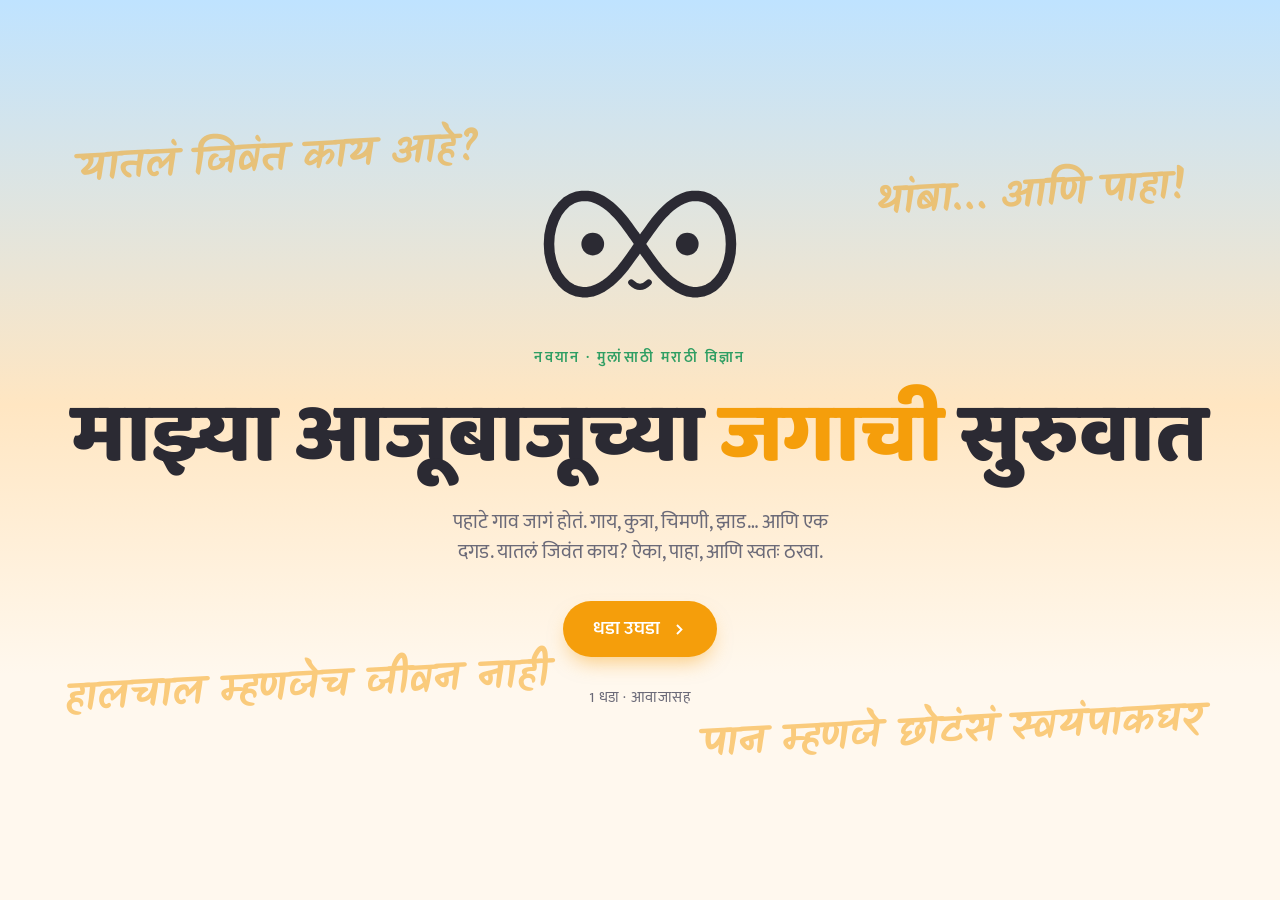
==== index.html @ 53bacae5 "Navayan Day 1 preview build" ====
<!doctype html>
<html lang="mr">
<head>
<meta charset="utf-8">
<meta name="viewport" content="width=device-width, initial-scale=1">
<script>
// Observe aborted incoming transitions before the first rendering opportunity.
addEventListener('pagereveal', e => e.viewTransition?.ready.catch(() => {}));
</script>
<title>नवयान · दिवस १</title>
<meta name="description" content="नवयान — मुलांसाठी मराठी विज्ञान. दिवस १: माझ्या आजूबाजूच्या जगाची सुरुवात. ऐका, पाहा, प्रश्न विचारा.">
<link rel="icon" href="data:image/svg+xml,%3Csvg xmlns='http://www.w3.org/2000/svg' viewBox='0 0 64 64'%3E%3Crect width='64' height='64' rx='14' fill='%23f59e0b'/%3E%3Ctext x='32' y='45' text-anchor='middle' font-size='48' fill='%23ffffff'%3E∞%3C/text%3E%3C/svg%3E">
<script src="unit-art.js"></script>
<link rel="expect" href="#ch01" blocking="render">
<link rel="preconnect" href="https://fonts.googleapis.com"><link href="https://fonts.googleapis.com/css2?family=Baloo+2:wght@500;600;700;800&family=Mukta:wght@400;500;600;700&family=Kalam:wght@400;700&display=swap" rel="stylesheet">
<style>
:root {
  --page: #fff3e0; --board: #fff8ee; --panel: #ffffff; --edge: #f1e4d0;
  --chalk: #2b2a33; --dim: #6b6a78; --faint: #d9cdbb; --task: #f59e0b; --quiz: #2f9e63; --good: #2f9e63;
  --ui: "Mukta", "Baloo 2", "Noto Sans Devanagari", "Segoe UI", Arial, sans-serif;
  --book: "Baloo 2", "Mukta", "Noto Sans Devanagari", sans-serif;
  --script: "Kalam", "Mukta", cursive;
  --ease: cubic-bezier(.2, .8, .2, 1);
  color-scheme: light;
}
* { box-sizing: border-box; }
html { scroll-padding-top: 90px; }
body { margin: 0; min-height: 100svh; background: var(--board); color: var(--chalk); font: 18px/1.5 var(--ui); }
/* Chalkboard: the same grain and vignette as the lesson stage. */
body::before { content: ""; position: fixed; inset: 0; z-index: -1; pointer-events: none;
  background: linear-gradient(180deg, #bfe3ff 0%, #ffe6c2 45%, #fff8ee 75%),
    url("data:image/svg+xml,%3Csvg xmlns='http://www.w3.org/2000/svg' width='240' height='240'%3E%3Cfilter id='g'%3E%3CfeTurbulence type='fractalNoise' baseFrequency='.85' numOctaves='2' seed='7'/%3E%3CfeColorMatrix values='0 0 0 0 .92 0 0 0 0 .95 0 0 0 0 .9 0 0 0 .07 0'/%3E%3C/filter%3E%3Crect width='240' height='240' filter='url(%23g)'/%3E%3C/svg%3E"); }
a { color: inherit; }
a:focus-visible { outline: 3px solid var(--task); outline-offset: 3px; }
.kicker { margin: 0; font-size: 15px; font-weight: 600; letter-spacing: .16em; text-transform: uppercase; color: var(--quiz); }

/* ---------- cover ---------- */
#cover { position: relative; min-height: 100svh; display: flex; flex-direction: column; align-items: center; justify-content: center;
  padding: 48px 16px 64px; text-align: center; overflow: hidden; }
.open #cover, body:not(.open) #contents { display: none; }
#cover > * { animation: rise .8s var(--ease) backwards; }
#cover .mascot { animation: none; margin-bottom: 26px; view-transition-name: guide; }
#cover .kicker { animation-delay: .9s; }
#cover h1 { animation-delay: 1s; }
#cover .lede { animation-delay: 1.12s; }
#cover .acts { animation-delay: 1.24s; }
#cover .meta { animation-delay: 1.36s; }
h1 { margin: 14px 0 18px; font: 800 clamp(40px, 7vw, 84px)/1.25 var(--book); letter-spacing: 0; view-transition-name: book; }
h1 i { color: var(--task); font-style: normal; }
.lede { max-width: 34em; margin: 0 0 34px; color: var(--dim); font-size: clamp(17px, 2.2vw, 20px); text-wrap: balance; }
.acts { display: flex; flex-wrap: wrap; gap: 12px; justify-content: center; }
.btn { display: inline-flex; align-items: center; gap: 12px; padding: 14px 30px; border-radius: 999px; font-weight: 600; font-size: 19px; text-decoration: none;
  transition: transform .25s var(--ease), background-color .25s, border-color .25s; }
.btn[hidden] { display: none; }
.btn:hover { transform: translateY(-2px); }
.btn.go { background: var(--task); color: #ffffff; box-shadow: 0 10px 20px -6px rgba(245, 158, 11, .5); }
.btn.quiet { border: 2px solid var(--edge); background: #ffffff; color: var(--chalk); }
.btn.quiet:hover { border-color: var(--dim); }
.btn svg { width: 15px; height: 15px; fill: currentColor; }
.meta { margin: 30px 0 0; color: var(--dim); font-size: 15px; letter-spacing: .04em; }
/* Faint chalk notes around the edges of the board. */
.chalk { position: absolute; inset: 0; z-index: -1; pointer-events: none; animation: none !important; }
.chalk span { position: absolute; font: 700 clamp(24px, 3.2vw, 42px) var(--script); color: var(--task); opacity: 0; transform: rotate(-3deg); white-space: nowrap;
  animation: chalk 1.6s ease-out forwards, drift 14s ease-in-out infinite alternate; animation-delay: calc(var(--d) * 1s), calc(var(--d) * 1s); }
@keyframes chalk { to { opacity: .5; } }
@keyframes drift { to { translate: 0 -10px; } }
@keyframes rise { from { opacity: 0; transform: translateY(16px); } }

/* ---------- the guide: an infinity sign whose loops are its eyes ---------- */
.mascot { display: block; overflow: visible; }
.mascot .mbody { transform-box: view-box; transform-origin: 60px 46px; animation: bob 3.4s ease-in-out infinite; }
.mascot .pupil { transform-box: fill-box; transform-origin: center; animation: blink 5s infinite; }
.mascot .joy { display: none; }
#cover:has(.go:hover, .go:focus-visible) .pupil { display: none; }
#cover:has(.go:hover, .go:focus-visible) .joy { display: inline; }
.draw .loop { stroke-dasharray: 1 1; animation: draw 1.3s cubic-bezier(.6, 0, .3, 1) .15s backwards; }
.draw .face { animation: pop .45s var(--ease) 1.25s backwards; }
@keyframes draw { from { stroke-dashoffset: 1; } }
@keyframes pop { from { opacity: 0; transform: scale(.6); } }
.draw .face { transform-box: view-box; transform-origin: 60px 44px; }
@keyframes bob { 50% { transform: translateY(-3px) rotate(-2deg); } }
@keyframes blink { 0%, 93%, 100% { transform: scaleY(1); } 96% { transform: scaleY(.1); } }

/* ---------- contents ---------- */
.top { position: sticky; top: 0; z-index: 2; display: flex; align-items: center; gap: 14px; padding: 12px max(16px, calc(50% - 590px));
  background: rgba(255, 248, 238, .88); backdrop-filter: blur(10px); -webkit-backdrop-filter: blur(10px); border-bottom: 1px solid var(--edge); }
.home { display: flex; align-items: center; gap: 12px; text-decoration: none; border-radius: 10px; }
.home .mascot { view-transition-name: guide; }
.home strong { font: 500 22px/1.1 var(--book); view-transition-name: book; }
.home strong i { color: var(--task); font-style: normal; }
.prog { margin-left: auto; color: var(--dim); font-size: 15px; white-space: nowrap; }
.prog b { color: var(--good); font-weight: 600; }
main#contents { padding-bottom: 80px; }
.unit { position: relative; max-width: 1212px; margin: 0 auto; padding: 28px 16px 0; }
.unit h2 { position: relative; display: flex; align-items: baseline; gap: 14px; min-height: 168px; margin: 0 0 16px; padding-top: 130px; font: 500 28px/1.2 var(--book); }
.unit .grid { position: relative; }
/* Each unit header is a strip of chalkboard with a sketch of its mathematics, drawn in the unit colour. */
.unit::before { content: ""; position: absolute; inset: 0 16px auto; height: 208px; border-radius: 22px; pointer-events: none;
  background: radial-gradient(ellipse 46% 90% at 74% 55%, color-mix(in srgb, var(--c) 11%, transparent), transparent 70%); }
.unit-art { position: absolute; top: 20px; right: 28px; width: min(580px, 56%); height: auto; overflow: visible; pointer-events: none;
  color: var(--c); fill: none; stroke: currentColor; stroke-width: 2.6; stroke-linecap: round; stroke-linejoin: round; opacity: .78; }
.unit-art text { fill: currentColor; stroke: none; font-family: var(--book); font-style: italic; }
.unit-art .a { color: var(--chalk); opacity: .55; }
.unit-art .faint { opacity: .22; }
.unit-art .d { stroke-dasharray: 1 1; stroke-dashoffset: 1; }
.unit-art .t { opacity: 0; }
.seen .unit-art .d { animation: art-draw 1.1s cubic-bezier(.5, 0, .3, 1) forwards; animation-delay: calc(var(--k) * 55ms + 120ms); }
.seen .unit-art .t { animation: art-fade .6s ease-out forwards; animation-delay: calc(var(--k) * 55ms + 300ms); }
.seen .unit-art .a.t { animation-name: art-fade-a; }
@keyframes art-draw { to { stroke-dashoffset: 0; } }
@keyframes art-fade { to { opacity: 1; } }
@keyframes art-fade-a { to { opacity: .55; } }
/* After the drawing, each sketch keeps one small motion that belongs to its topic. */
.unit-art g { transform-box: fill-box; }
.seen .unit-art .swap-a { animation: swap-a 6s var(--ease) 2.4s infinite; }
.seen .unit-art .swap-b { animation: swap-b 6s var(--ease) 2.4s infinite; }
@keyframes swap-a { 0%, 30%, 100% { transform: none; } 45%, 80% { transform: translate(80px, 0); } 37% { transform: translate(40px, -30px); } 88% { transform: translate(40px, 30px); } }
@keyframes swap-b { 0%, 30%, 100% { transform: none; } 45%, 80% { transform: translate(-80px, 0); } 37% { transform: translate(-40px, 30px); } 88% { transform: translate(-40px, -30px); } }
.seen .unit-art .step { animation: art-fade .6s ease-out forwards, step 4s ease-in-out infinite; animation-delay: calc(var(--k) * 55ms + 300ms), calc(var(--k) * 300ms + 2s); }
@keyframes step { 0%, 20%, 100% { fill-opacity: 1; } 10% { fill-opacity: .3; } }
.unit-art .hop, .unit-art .ride { offset-rotate: 0deg; }
.seen .unit-art .hop { animation: art-fade .4s ease-out 2s forwards, along 3.4s linear 2s infinite; }
.seen .unit-art .ride { animation: art-fade .4s ease-out 2s forwards, along 4s ease-in-out 2s infinite alternate; }
@keyframes along { from { offset-distance: 0%; } to { offset-distance: 100%; } }
.unit-art .pie { stroke: currentColor; stroke-linecap: butt; stroke-dasharray: 0 100; }
.seen .unit-art .pie { animation: art-fade .4s ease-out 1.6s forwards, pie 5s var(--ease) 1.6s infinite; }
@keyframes pie { 0% { stroke-dasharray: 0 100; } 35%, 85% { stroke-dasharray: 25 100; } 100% { stroke-dasharray: 0 100; } }
.seen .unit-art .tilt { transform-box: view-box; transform-origin: 300px 72px; animation: tilt 4.8s ease-in-out 2s infinite; }
@keyframes tilt { 0%, 100% { transform: rotate(0); } 30% { transform: rotate(-4deg); } 60% { transform: rotate(2deg); } }
.seen .unit-art .spin { transform-box: view-box; transform-origin: 320px 95px; animation: spin 5s cubic-bezier(.2, .7, .2, 1) 2s infinite; }
@keyframes spin { from { transform: rotate(0); } 70%, to { transform: rotate(1530deg); } }
.seen .unit-art .feed-in { animation: feed-in 4s ease-in-out 2s infinite; }
.seen .unit-art .feed-out { opacity: 0; animation: feed-out 4s ease-in-out 2s infinite; }
@keyframes feed-in { 0% { transform: none; opacity: 1; } 40% { transform: translate(100px, 0); opacity: 0; } 41%, 100% { transform: none; opacity: 0; } 95% { opacity: 1; } }
@keyframes feed-out { 0%, 45% { transform: translate(-40px, 0); opacity: 0; } 70%, 90% { transform: none; opacity: 1; } 100% { opacity: 0; } }
.unit-art .cell { opacity: .25; }
.seen .unit-art .cell { animation: cell 5s ease-in-out infinite; animation-delay: calc(var(--j) * .5s + 2s); }
@keyframes cell { 0%, 100% { opacity: .25; } 15%, 60% { opacity: 1; } }
.unit-art .cut, .unit-art .shade { opacity: 0; }
.seen .unit-art .cut { animation: cut 4s ease-in-out 2s infinite; }
@keyframes cut { 0%, 100% { opacity: 0; } 30%, 70% { opacity: .5; } }
.seen .unit-art .shade { animation: shade 1s ease-out 1.6s forwards; }
@keyframes shade { to { opacity: .14; } }
.seen .unit-art .diag { animation: art-draw 1.1s cubic-bezier(.5, 0, .3, 1) forwards, redraw 4s ease-in-out 2.5s infinite; }
@keyframes redraw { 0%, 15% { stroke-dashoffset: 1; } 50%, 100% { stroke-dashoffset: 0; } }
.seen .unit-art .root { animation: art-fade .4s ease-out 1.8s forwards, root 2.4s ease-in-out 2.2s infinite; }
@keyframes root { 0%, 100% { r: 7px; } 50% { r: 11px; } }
.seen .unit-art .breathe { transform-box: view-box; transform-origin: 380px 140px; animation: breathe 4s ease-in-out 2s infinite alternate; }
@keyframes breathe { from { transform: scaleY(1); } to { transform: scaleY(.35); } }
.unit h2 span { font: 600 14px var(--ui); letter-spacing: .14em; text-transform: uppercase; color: var(--c); white-space: nowrap; }
.grid { display: grid; grid-template-columns: repeat(auto-fill, minmax(min(100%, 290px), 1fr)); gap: 12px; }
.ch { display: grid; grid-template-columns: auto minmax(0, 1fr); grid-template-rows: 1fr auto; column-gap: 16px; row-gap: 8px; min-height: 112px;
  padding: 16px 18px 14px 16px; border-radius: 20px; background: var(--panel); border: 2px solid var(--edge); border-left: 8px solid var(--c);
  text-decoration: none; transition: transform .3s var(--ease), border-color .3s, box-shadow .3s; }
.ch:hover { transform: translateY(-3px); border-color: var(--c); box-shadow: 0 12px 24px -8px rgba(120, 80, 20, .25); }
.ch b { grid-row: span 2; min-width: 1.15em; font: 500 42px/1 var(--book); color: var(--c); font-variant-numeric: lining-nums tabular-nums; }
.ch span { font-size: 18px; line-height: 1.3; }
.ch small { color: var(--dim); font-size: 14px; }
.ch.done small::before { content: "✓ पूर्ण · "; color: var(--good); font-weight: 600; }
.ch.last small::after { content: " · शेवटी उघडलेला"; color: var(--quiz); }
.ch.here:focus-visible { outline-color: var(--c); }
.ch.here { animation: here 1.8s ease-out .3s; }
@keyframes here { 0% { box-shadow: 0 0 0 0 var(--c); } 25% { box-shadow: 0 0 0 5px var(--c); } 100% { box-shadow: 0 0 0 14px transparent; } }
.stagger .top { animation: rise .6s var(--ease) backwards; }
.stagger .unit h2, .stagger .ch { animation: rise .6s var(--ease) backwards; animation-delay: calc(min(var(--i), 14) * 32ms + 80ms); }

/* ---------- page-to-page motion ---------- */
@view-transition { navigation: auto; }
::view-transition-group(*) { animation-duration: .5s; animation-timing-function: var(--ease); }
::view-transition-old(lesson), ::view-transition-new(lesson) { height: 100%; object-fit: cover; }
::view-transition-old(lesson) { animation-duration: .18s; }
@media (max-width: 560px) {
  .home strong { font-size: 18px; }
  #contents .top { flex-wrap: wrap; gap: 8px 12px; }
  .unit-art { width: calc(100% - 32px); right: 16px; opacity: .32; }
  .unit h2 { min-height: 0; padding-top: 104px; }
  .ch { min-height: 0; }
  .chalk span:not(:nth-child(3), :nth-child(4), :nth-child(7)) { display: none; }
}
@media (prefers-reduced-motion: reduce) {
  *, *::before, ::view-transition-group(*), ::view-transition-old(*), ::view-transition-new(*) { animation: none !important; transition: none !important; }
  .unit-art .d { stroke-dashoffset: 0; }
  .unit-art .t, .unit-art .cell { opacity: 1; }
  .unit-art .a.t { opacity: .55; }
  .unit-art .shade { opacity: .14; }
  .unit-art .pie { stroke-dasharray: 25 100; }
  .chalk span { opacity: .5; }
}
</style>
</head>
<body>
<section id="cover">
  <div class="chalk" aria-hidden="true"><!-- a few faint formulas or phrases from the book, drawn in chalk -->
    <span style="left:6%;top:14%;--d:1.6">यातलं जिवंत काय आहे?</span>
    <span style="right:7%;top:18%;--d:1.9">थांबा… आणि पाहा!</span>
    <span style="left:5%;bottom:20%;--d:2.2">हालचाल म्हणजेच जीवन नाही</span>
    <span style="right:6%;bottom:15%;--d:2.5">पान म्हणजे छोटंसं स्वयंपाकघर</span>
  </div>
  <svg class="mascot draw" id="guide" width="210" height="147"></svg>
  <p class="kicker">नवयान · मुलांसाठी मराठी विज्ञान</p>
  <h1>माझ्या आजूबाजूच्या <i>जगाची</i> सुरुवात</h1>
  <p class="lede">पहाटे गाव जागं होतं. गाय, कुत्रा, चिमणी, झाड… आणि एक दगड. यातलं जिवंत काय? ऐका, पाहा, आणि स्वतः ठरवा.</p>
  <div class="acts">
    <a class="btn go" href="#contents">धडा उघडा<svg viewBox="0 0 16 16"><path d="M6 2.5 11.5 8 6 13.5 4.6 12.1 8.7 8 4.6 3.9z"/></svg></a>
    <a class="btn quiet" id="resume" hidden></a>
  </div>
  <p class="meta" id="meta"></p>
</section>

<main id="contents">
  <header class="top">
    <a class="home" href="#book" aria-label="Back to the cover"><svg class="mascot" id="guideSmall" width="52" height="36"></svg><strong>नवयान · <i>दिवस १</i></strong></a>
    <span class="prog" id="prog"></span>
  </header>
  <div id="units"></div>
</main>

<script>
'use strict';
// Chapters are numbered in order through the units. Add a chapter here when its lesson is ready.
const UNITS = [   // [unit title, [[chapter title, minutes], ...]]; chapters are numbered in order. Add a chapter when its lesson is ready.
  ['दिवस १', [['माझ्या आजूबाजूच्या जगाची सुरुवात', 8]]],
];
const HUES = ['#f59e0b', '#2f9e63', '#3b82f6', '#7c3aed', '#e0524d'];
const id = n => 'ch' + String(n).padStart(2, '0');
let P = {};
const BOOK_PROGRESS_KEY = 'animebook:progress:' + new URL('.', location.href).pathname;
try {
  const saved = JSON.parse(localStorage.getItem(BOOK_PROGRESS_KEY) || '{}');
  if (saved && typeof saved === 'object' && !Array.isArray(saved)) P = saved;
} catch {}
const done = new Set(Array.isArray(P.done) ? P.done.filter(n => Number.isInteger(n) && n > 0) : []);

// Contents.
let n = 0, total = 0, i = 0;   // i staggers the entrance, in reading order
const esc = s => s.replace(/&/g, '&amp;').replace(/</g, '&lt;');
document.getElementById('units').innerHTML = UNITS.map(([name, chs], u) => {
  return `<section class="unit" style="--c:${HUES[u % HUES.length]};--i:${i++}"><svg class="unit-art" viewBox="0 0 600 180" aria-hidden="true">${UNIT_ART[u] || ''}</svg><h2><span>भाग ${u + 1}</span>${esc(name)}</h2><div class="grid">` +
    chs.map(([t, min]) => { n++;
      const cls = 'ch' + (done.has(n) ? ' done' : '') + (P.last === n ? ' last' : '');
      return `<a class="${cls}" id="${id(n)}" href="${id(n)}/" style="--i:${i++}"><b>${n}</b><span>${esc(t)}</span><small>${min} मिनिटं</small></a>`;
    }).join('') + '</div></section>';
}).join('');
total = n;
// A unit's sketch draws itself the first time the unit scrolls into view.
const seen = new IntersectionObserver(es => es.forEach(e => { if (e.isIntersecting) { e.target.classList.add('seen'); seen.unobserve(e.target); } }), { threshold: .25 });
document.querySelectorAll('.unit').forEach(u => seen.observe(u));
const finished = [...done].filter(k => k <= total).length;
document.getElementById('prog').innerHTML = finished ? `<b>${finished}</b> of ${total} finished` : `${total} chapter${total === 1 ? '' : 's'}`;
document.getElementById('meta').textContent = `${total} धडा · आवाजासह`;
const last = Number.isInteger(P.last) && document.getElementById(id(P.last));
if (last) {
  const r = document.getElementById('resume');
  r.hidden = false;
  r.href = last.getAttribute('href');
  r.textContent = `पुढे चालू ठेवा · धडा ${P.last}`;
}

// The guide, drawn the same way as in the lessons.
function lemniscate(cx, cy, a, k) {
  let d = '';
  for (let i = 0; i <= 96; i++) {
    const t = i / 96 * 2 * Math.PI, sn = Math.sin(t), q = 1 + sn * sn;
    d += (i ? 'L' : 'M') + (cx + a * Math.cos(t) / q).toFixed(1) + ' ' + (cy + k * a * sn * Math.cos(t) / q).toFixed(1);
  }
  return d + 'Z';
}
for (const svg of document.querySelectorAll('svg.mascot')) {
  svg.setAttribute('viewBox', '0 0 120 84');
  svg.setAttribute('aria-hidden', 'true');
  const ln = 'fill="none" stroke="#2b2a33" stroke-linecap="round" stroke-linejoin="round"';
  svg.innerHTML = `<g class="mbody"><path class="loop" pathLength="1" d="${lemniscate(60, 40, 52, 1.5)}" ${ln} stroke-width="6"/><g class="face">` +
    [33, 87].map(x => `<circle class="pupil" cx="${x}" cy="40" r="6.5" fill="#2b2a33"/><path class="joy" d="M${x - 7} 43Q${x} 32 ${x + 7} 43" ${ln} stroke-width="4"/>`).join('') +
    `<path d="M55 62Q60 67 65 62" ${ln} stroke-width="3.5"/></g></g>`;
}

// The cover and the contents share this page: no hash or #book shows the cover, #contents or #chNN the contents.
// Lessons link back with #chNN, so the reader lands on the chapter they just left.
const reduced = matchMedia('(prefers-reduced-motion: reduce)').matches;
function show(animate) {
  const open = location.hash.length > 1 && location.hash !== '#book';
  const apply = () => {
    document.body.classList.toggle('open', open);
    document.body.classList.toggle('stagger', animate && open);
    const here = open ? document.getElementById(location.hash.slice(1)) : null;
    document.querySelectorAll('.here').forEach(e => e.classList.remove('here'));
    if (here?.classList.contains('ch')) { here.scrollIntoView({ block: 'center' }); here.classList.add('here'); }
    else scrollTo(0, 0);
    if (animate) {
      const heading = document.querySelector(open ? '#contents .home' : '#cover h1');
      heading?.setAttribute('tabindex', '-1');
      heading?.focus({ preventScroll: true });
    }
  };
  if (animate && document.startViewTransition && !reduced) {
    const transition = document.startViewTransition(apply);
    // Navigation can interrupt either promise; the new view is already applied.
    transition.ready.catch(() => {});
    transition.finished.catch(() => {});
  } else apply();
}
addEventListener('hashchange', () => show(true));
show(false);

// Between pages, the chosen card grows into the lesson frame and the frame shrinks back into its card.
let named = null;
const name = el => {
  if (named) named.style.viewTransitionName = '';
  named = el;
  if (el) el.style.viewTransitionName = 'lesson';
};
document.addEventListener('click', e => { const a = e.target.closest('a[href^="ch"]'); if (a) name(a); });
addEventListener('pagereveal', e => {
  const target = (location.hash.length > 1 && document.getElementById(location.hash.slice(1))?.closest('.ch')) || (named?.offsetParent && named);
  name(e.viewTransition && target ? target : null);
  e.viewTransition?.finished.then(() => name(null), () => name(null));
});
</script>
</body>
</html>
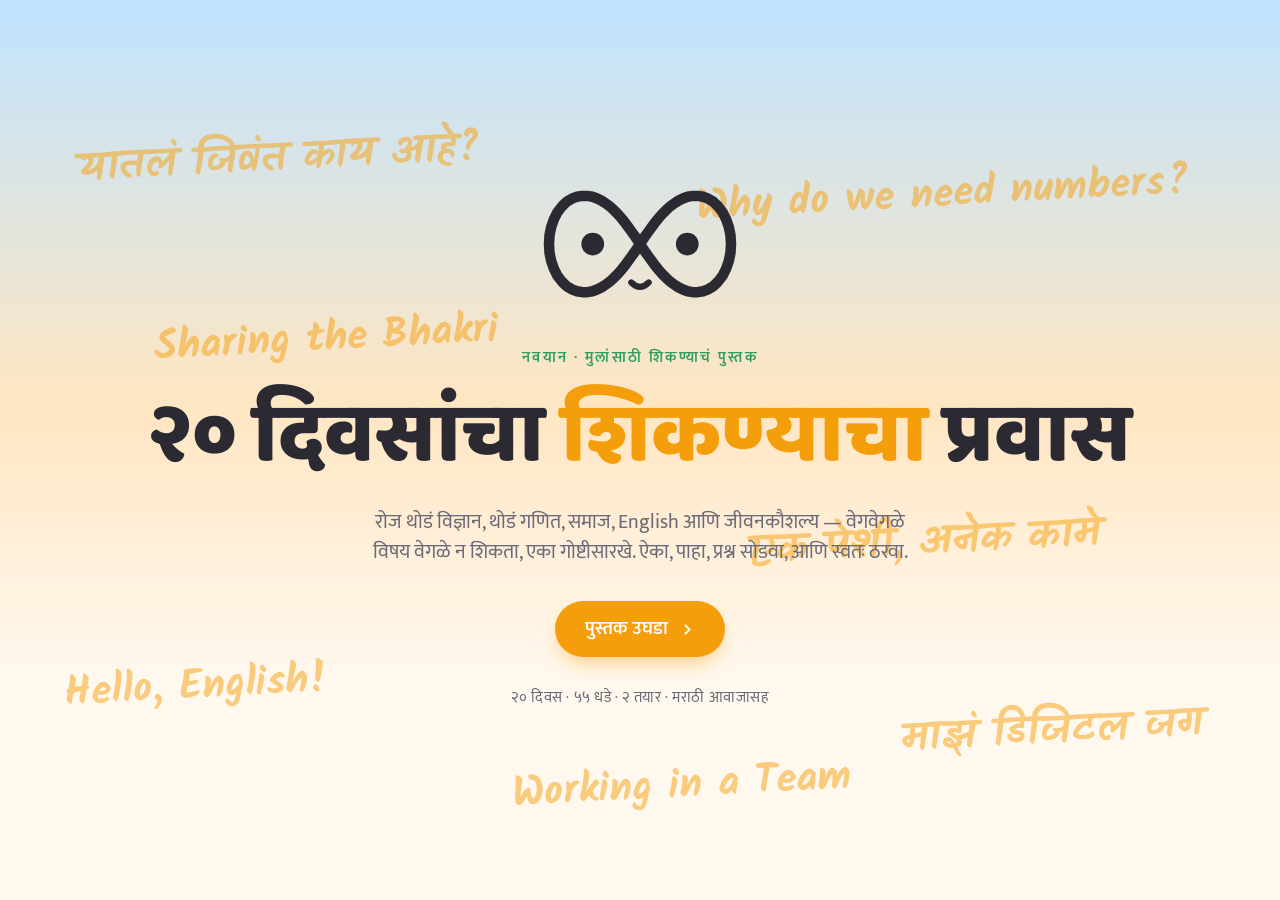
==== commit 57fe02f7: "Book shell (20 days / 55 lessons) + Day 1: ch01 Science, ch02 English" ====
--- a/index.html
+++ b/index.html
@@ -7,8 +7,15 @@
 // Observe aborted incoming transitions before the first rendering opportunity.
 addEventListener('pagereveal', e => e.viewTransition?.ready.catch(() => {}));
 </script>
-<title>नवयान · दिवस १</title>
-<meta name="description" content="नवयान — मुलांसाठी मराठी विज्ञान. दिवस १: माझ्या आजूबाजूच्या जगाची सुरुवात. ऐका, पाहा, प्रश्न विचारा.">
+<title>नवयान · २० दिवसांचा शिकण्याचा प्रवास</title>
+<meta name="description" content="नवयान — मुलांसाठी मराठी शिकण्याचं पुस्तक. २० दिवस, ५५ धडे: विज्ञान, गणित, समाज, English आणि जीवनकौशल्य. ऐका, पाहा, प्रश्न विचारा.">
+<meta property="og:title" content="नवयान · २० दिवसांचा शिकण्याचा प्रवास">
+<meta property="og:description" content="रोज थोडं विज्ञान, गणित, समाज, English आणि जीवनकौशल्य — ऐकत, पाहत, खेळत शिका.">
+<meta property="og:type" content="website">
+<meta property="og:image" content="https://shivharilokhande.github.io/navayan-preview/og.svg">
+<meta name="theme-color" content="#f59e0b">
+<link rel="manifest" href="manifest.webmanifest">
+<script src="book-data.js"></script>
 <link rel="icon" href="data:image/svg+xml,%3Csvg xmlns='http://www.w3.org/2000/svg' viewBox='0 0 64 64'%3E%3Crect width='64' height='64' rx='14' fill='%23f59e0b'/%3E%3Ctext x='32' y='45' text-anchor='middle' font-size='48' fill='%23ffffff'%3E∞%3C/text%3E%3C/svg%3E">
 <script src="unit-art.js"></script>
 <link rel="expect" href="#ch01" blocking="render">
@@ -161,6 +168,19 @@
 .ch.here:focus-visible { outline-color: var(--c); }
 .ch.here { animation: here 1.8s ease-out .3s; }
 @keyframes here { 0% { box-shadow: 0 0 0 0 var(--c); } 25% { box-shadow: 0 0 0 5px var(--c); } 100% { box-shadow: 0 0 0 14px transparent; } }
+/* Subject chips, filter buttons and not-yet-ready lessons. */
+.ch .subj { display: block; margin-bottom: 3px; font: 600 12px/1 var(--ui); letter-spacing: .12em; text-transform: uppercase; color: var(--sc); font-style: normal; }
+.ch.s-sci { --sc: #2f9e63; } .ch.s-math { --sc: #f59e0b; } .ch.s-eng { --sc: #7c3aed; } .ch.s-soc { --sc: #3b82f6; } .ch.s-life { --sc: #e0524d; }
+.ch { border-left-color: var(--sc, var(--c)); }
+.ch b { color: var(--sc, var(--c)); }
+.ch.soon { opacity: .55; background: transparent; border-style: dashed; cursor: default; }
+.ch.soon:hover { transform: none; box-shadow: none; border-color: var(--edge); border-left-color: var(--sc); }
+.ch.hid, .unit.hid { display: none; }
+.daydone { margin-left: 8px; font: 700 20px var(--ui); color: var(--good); font-style: normal; }
+.filters { display: flex; flex-wrap: wrap; gap: 6px; }
+.filters button { padding: 5px 12px; border-radius: 999px; border: 2px solid var(--edge); background: #fff; color: var(--chalk); font: 600 14px var(--ui); cursor: pointer; transition: border-color .2s, background-color .2s, color .2s; }
+.filters button:hover { border-color: var(--c); }
+.filters button[aria-pressed="true"] { background: var(--c); border-color: var(--c); color: #fff; }
 .stagger .top { animation: rise .6s var(--ease) backwards; }
 .stagger .unit h2, .stagger .ch { animation: rise .6s var(--ease) backwards; animation-delay: calc(min(var(--i), 14) * 32ms + 80ms); }
 
@@ -192,16 +212,19 @@
 <section id="cover">
   <div class="chalk" aria-hidden="true"><!-- a few faint formulas or phrases from the book, drawn in chalk -->
     <span style="left:6%;top:14%;--d:1.6">यातलं जिवंत काय आहे?</span>
-    <span style="right:7%;top:18%;--d:1.9">थांबा… आणि पाहा!</span>
-    <span style="left:5%;bottom:20%;--d:2.2">हालचाल म्हणजेच जीवन नाही</span>
-    <span style="right:6%;bottom:15%;--d:2.5">पान म्हणजे छोटंसं स्वयंपाकघर</span>
+    <span style="right:7%;top:18%;--d:1.9">Why do we need numbers?</span>
+    <span style="left:5%;bottom:20%;--d:2.2">Hello, English!</span>
+    <span style="right:6%;bottom:15%;--d:2.5">माझं डिजिटल जग</span>
+    <span style="left:12%;top:34%;--d:2.8">Sharing the Bhakri</span>
+    <span style="right:14%;bottom:36%;--d:3.1">एक पेशी, अनेक कामे</span>
+    <span style="left:40%;bottom:9%;--d:3.4">Working in a Team</span>
   </div>
   <svg class="mascot draw" id="guide" width="210" height="147"></svg>
-  <p class="kicker">नवयान · मुलांसाठी मराठी विज्ञान</p>
-  <h1>माझ्या आजूबाजूच्या <i>जगाची</i> सुरुवात</h1>
-  <p class="lede">पहाटे गाव जागं होतं. गाय, कुत्रा, चिमणी, झाड… आणि एक दगड. यातलं जिवंत काय? ऐका, पाहा, आणि स्वतः ठरवा.</p>
+  <p class="kicker">नवयान · मुलांसाठी शिकण्याचं पुस्तक</p>
+  <h1>२० दिवसांचा <i>शिकण्याचा</i> प्रवास</h1>
+  <p class="lede">रोज थोडं विज्ञान, थोडं गणित, समाज, English आणि जीवनकौशल्य — वेगवेगळे विषय वेगळे न शिकता, एका गोष्टीसारखे. ऐका, पाहा, प्रश्न सोडवा, आणि स्वतः ठरवा.</p>
   <div class="acts">
-    <a class="btn go" href="#contents">धडा उघडा<svg viewBox="0 0 16 16"><path d="M6 2.5 11.5 8 6 13.5 4.6 12.1 8.7 8 4.6 3.9z"/></svg></a>
+    <a class="btn go" href="#contents">पुस्तक उघडा<svg viewBox="0 0 16 16"><path d="M6 2.5 11.5 8 6 13.5 4.6 12.1 8.7 8 4.6 3.9z"/></svg></a>
     <a class="btn quiet" id="resume" hidden></a>
   </div>
   <p class="meta" id="meta"></p>
@@ -209,7 +232,8 @@
 
 <main id="contents">
   <header class="top">
-    <a class="home" href="#book" aria-label="Back to the cover"><svg class="mascot" id="guideSmall" width="52" height="36"></svg><strong>नवयान · <i>दिवस १</i></strong></a>
+    <a class="home" href="#book" aria-label="Back to the cover"><svg class="mascot" id="guideSmall" width="52" height="36"></svg><strong>नवयान · <i>२० दिवस</i></strong></a>
+    <nav class="filters" id="filters" aria-label="विषय"></nav>
     <span class="prog" id="prog"></span>
   </header>
   <div id="units"></div>
@@ -217,11 +241,12 @@
 
 <script>
 'use strict';
-// Chapters are numbered in order through the units. Add a chapter here when its lesson is ready.
-const UNITS = [   // [unit title, [[chapter title, minutes], ...]]; chapters are numbered in order. Add a chapter when its lesson is ready.
-  ['दिवस १', [['माझ्या आजूबाजूच्या जगाची सुरुवात', 8]]],
-];
-const HUES = ['#f59e0b', '#2f9e63', '#3b82f6', '#7c3aed', '#e0524d'];
+// Chapters come from book-data.js (generated from the book map): 20 days × lessons, numbered in order.
+// A lesson is clickable only when its page is ready; the rest show as "लवकरच".
+const SUBJ_HUE = { sci: '#2f9e63', math: '#f59e0b', eng: '#7c3aed', soc: '#3b82f6', life: '#e0524d' };
+const MR_NUM = s => String(s).replace(/\d/g, d => '०१२३४५६७८९'[d]);
+const UNITS = BOOK.days.map(d => [`दिवस ${MR_NUM(d.day)} — ${d.title}`, d.chapters.map(c => [c.title, c.minutes, c])]);
+const HUES = BOOK.days.map(d => SUBJ_HUE[d.chapters[0].subject]);
 const id = n => 'ch' + String(n).padStart(2, '0');
 let P = {};
 const BOOK_PROGRESS_KEY = 'animebook:progress:' + new URL('.', location.href).pathname;
@@ -234,20 +259,40 @@
 // Contents.
 let n = 0, total = 0, i = 0;   // i staggers the entrance, in reading order
 const esc = s => s.replace(/&/g, '&amp;').replace(/</g, '&lt;');
+let ready = 0;
 document.getElementById('units').innerHTML = UNITS.map(([name, chs], u) => {
-  return `<section class="unit" style="--c:${HUES[u % HUES.length]};--i:${i++}"><svg class="unit-art" viewBox="0 0 600 180" aria-hidden="true">${UNIT_ART[u] || ''}</svg><h2><span>भाग ${u + 1}</span>${esc(name)}</h2><div class="grid">` +
-    chs.map(([t, min]) => { n++;
-      const cls = 'ch' + (done.has(n) ? ' done' : '') + (P.last === n ? ' last' : '');
-      return `<a class="${cls}" id="${id(n)}" href="${id(n)}/" style="--i:${i++}"><b>${n}</b><span>${esc(t)}</span><small>${min} मिनिटं</small></a>`;
+  const dayDone = chs.filter(([, , c]) => done.has(c.n)).length;
+  const art = (typeof UNIT_ART === 'function') ? UNIT_ART(BOOK.days[u], SUBJ_HUE) : (UNIT_ART[u] || '');
+  return `<section class="unit" data-day="${u + 1}" style="--c:${HUES[u % HUES.length]};--i:${i++}"><svg class="unit-art" viewBox="0 0 600 180" aria-hidden="true">${art}</svg>` +
+    `<h2><span>दिवस ${MR_NUM(u + 1)}</span>${esc(name.split(' — ')[1] || name)}${dayDone === chs.length ? '<em class="daydone">✓</em>' : ''}</h2><div class="grid">` +
+    chs.map(([t, min, c]) => { n++; if (c.ready) ready++;
+      const cls = 'ch s-' + c.subject + (done.has(n) ? ' done' : '') + (P.last === n ? ' last' : '') + (c.ready ? '' : ' soon');
+      const inner = `<b>${n}</b><span><i class="subj">${esc(c.subjectName)}</i>${esc(t)}</span><small>${c.ready ? (min ? `${MR_NUM(min)} मिनिटं` : 'ऐका व पाहा') : 'लवकरच'}</small>`;
+      return c.ready ? `<a class="${cls}" id="${id(n)}" href="${id(n)}/" style="--i:${i++}" data-subject="${c.subject}">${inner}</a>`
+                     : `<div class="${cls}" id="${id(n)}" style="--i:${i++}" data-subject="${c.subject}" aria-disabled="true">${inner}</div>`;
     }).join('') + '</div></section>';
 }).join('');
 total = n;
+// Subject filter chips (remembered per browser).
+const FILTERS = [['all', 'सर्व'], ['sci', 'विज्ञान'], ['math', 'गणित'], ['eng', 'English'], ['soc', 'समाज'], ['life', 'जीवनकौशल्य']];
+let filter = 'all'; try { filter = localStorage.getItem('navayan:filter') || 'all'; } catch {}
+const fEl = document.getElementById('filters');
+function applyFilter() {
+  fEl.querySelectorAll('button').forEach(b => b.setAttribute('aria-pressed', b.dataset.f === filter));
+  document.querySelectorAll('.ch').forEach(e => e.classList.toggle('hid', filter !== 'all' && e.dataset.subject !== filter));
+  document.querySelectorAll('.unit').forEach(u => u.classList.toggle('hid', ![...u.querySelectorAll('.ch')].some(e => !e.classList.contains('hid'))));
+}
+fEl.innerHTML = FILTERS.map(([k, l]) => `<button type="button" data-f="${k}" style="--c:${SUBJ_HUE[k] || 'var(--chalk)'}">${l}</button>`).join('');
+fEl.addEventListener('click', e => { const b = e.target.closest('button'); if (!b) return; filter = b.dataset.f; try { localStorage.setItem('navayan:filter', filter); } catch {} applyFilter(); });
+applyFilter();
 // A unit's sketch draws itself the first time the unit scrolls into view.
 const seen = new IntersectionObserver(es => es.forEach(e => { if (e.isIntersecting) { e.target.classList.add('seen'); seen.unobserve(e.target); } }), { threshold: .25 });
 document.querySelectorAll('.unit').forEach(u => seen.observe(u));
 const finished = [...done].filter(k => k <= total).length;
-document.getElementById('prog').innerHTML = finished ? `<b>${finished}</b> of ${total} finished` : `${total} chapter${total === 1 ? '' : 's'}`;
-document.getElementById('meta').textContent = `${total} धडा · आवाजासह`;
+document.getElementById('prog').innerHTML = finished ? `<b>${MR_NUM(finished)}</b> / ${MR_NUM(ready)} धडे पूर्ण` : `${MR_NUM(ready)} धडे तयार · ${MR_NUM(total)} एकूण`;
+document.getElementById('meta').textContent = `${MR_NUM(BOOK.days.length)} दिवस · ${MR_NUM(total)} धडे · ${MR_NUM(ready)} तयार · मराठी आवाजासह`;
+// Offline support: the service worker caches the shell and every lesson the reader opens.
+if ('serviceWorker' in navigator && location.protocol.startsWith('http')) navigator.serviceWorker.register('sw.js').catch(() => {});
 const last = Number.isInteger(P.last) && document.getElementById(id(P.last));
 if (last) {
   const r = document.getElementById('resume');
